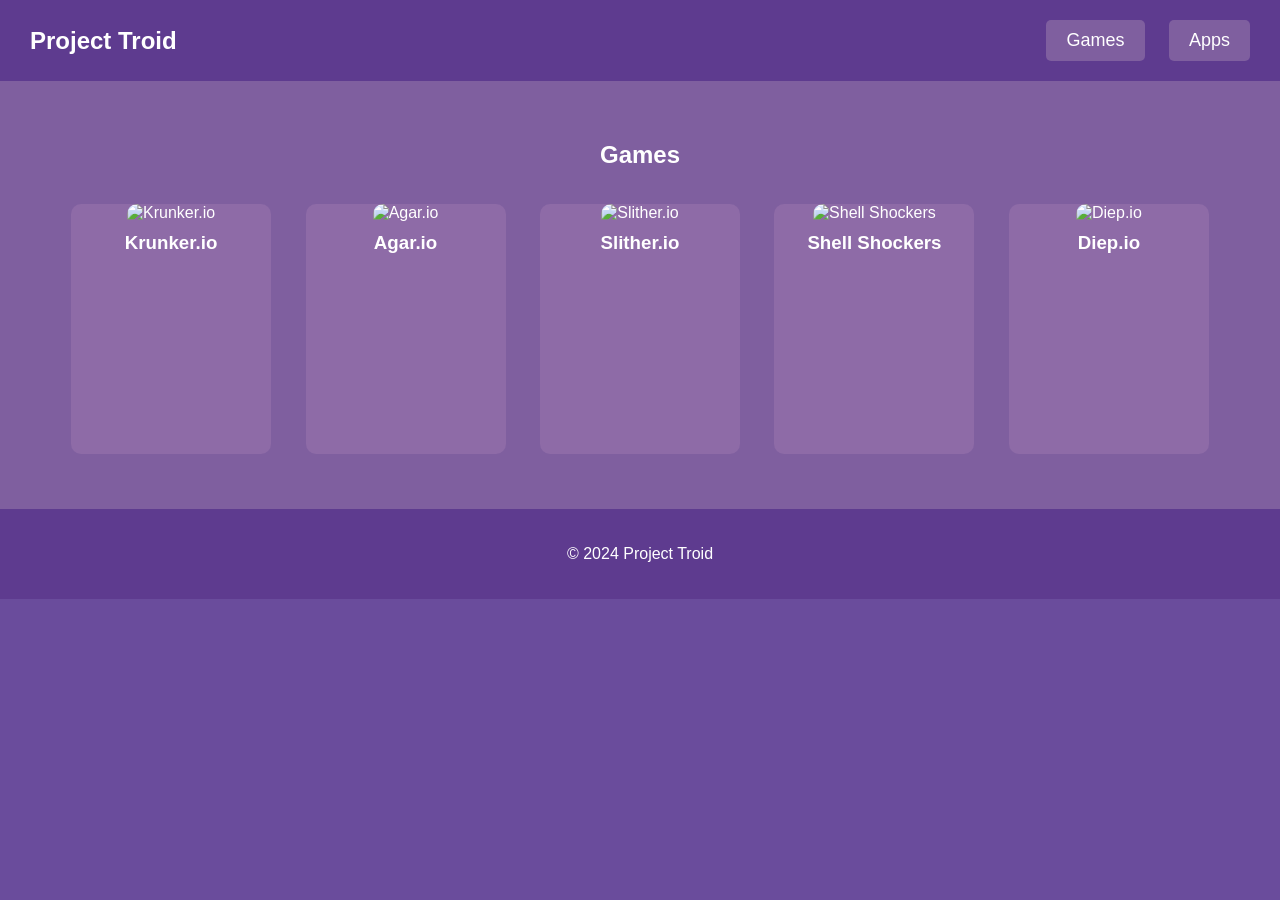
==== index.html @ de3be922 "Create task titles for a task management system (69b1dd3733f4fe208939e3fa)" ====
<!DOCTYPE html>
<html lang="en">
<head>
    <meta charset="UTF-8">
    <meta name="viewport" content="width=device-width, initial-scale=1.0">
    <title>Project Troid - Games</title>
    <link rel="icon" href="favicon.ico" type="image/x-icon">
    <style>
        body {
            font-family: Arial, sans-serif;
            margin: 0;
            padding: 0;
            background-color: #6a4c9c;
            color: white;
        }
        header {
            background-color: #5e3b8f;
            color: white;
            padding: 20px 30px;
            display: flex;
            justify-content: space-between;
            align-items: center;
        }
        header h1 {
            margin: 0;
            font-size: 24px;
        }
        header button {
            background-color: #7f5f9f;
            border: none;
            padding: 10px 20px;
            color: white;
            font-size: 18px;
            cursor: pointer;
            border-radius: 5px;
            margin-left: 20px;
        }
        header button:hover {
            background-color: #9b6fcf;
        }
        .section {
            padding: 40px;
            text-align: center;
            background-color: #7f5f9f;
        }
        .game-card {
            display: inline-block;
            width: 200px;
            height: 250px;
            background-color: #8e6ba7;
            margin: 15px;
            border-radius: 10px;
            cursor: pointer;
            color: white;
            text-align: center;
        }
        .game-card img {
            width: 100%;
            height: 160px;
            border-radius: 10px 10px 0 0;
        }
        .game-card h3 {
            margin-top: 10px;
        }
        footer {
            background-color: #5e3b8f;
            color: white;
            text-align: center;
            padding: 20px 0;
        }
        iframe.fullscreen {
            position: fixed;
            top: 0;
            left: 0;
            width: 100%;
            height: 100%;
            border: none;
            z-index: 1000;
        }
    </style>
    <script>
        function openFullscreen(url) {
            const iframe = document.createElement('iframe');
            iframe.src = url;
            iframe.className = 'fullscreen';
            iframe.setAttribute('allowfullscreen', '');
            document.body.appendChild(iframe);

            iframe.onclick = () => {
                iframe.remove(); // closes the iframe once you click (remove this if not wanted)
            };
        }
    </script>
</head>
<body>
    <header>
        <h1>Project Troid</h1>
        <nav>
            <button onclick="location.href='index.html'">Games</button>
            <button onclick="location.href='apps.html'">Apps</button>
        </nav>
    </header>
    <div class="section">
        <h2>Games</h2> <!-- change this to what you want above ur games -->
        <div class="game-card" onclick="openFullscreen('https://krunker.io/')"> 
            <img src="https://via.placeholder.com/200x160" alt="Krunker.io">
            <h3>Krunker.io</h3>
        </div>
        <div class="game-card" onclick="openFullscreen('https://agar.io/')">
            <img src="https://via.placeholder.com/200x160" alt="Agar.io">
            <h3>Agar.io</h3>
        </div>
        <div class="game-card" onclick="openFullscreen('https://slither.io/')">
            <img src="https://via.placeholder.com/200x160" alt="Slither.io">
            <h3>Slither.io</h3>
        </div>
        <div class="game-card" onclick="openFullscreen('https://shellshock.io/')">
            <img src="https://via.placeholder.com/200x160" alt="Shell Shockers">
            <h3>Shell Shockers</h3>
        </div>
        <div class="game-card" onclick="openFullscreen('https://diep.io/')">
            <img src="https://via.placeholder.com/200x160" alt="Diep.io">
            <h3>Diep.io</h3>
            <!-- copy one of these to add new games, change link to wanted game, and img to a links favicon (icon on the tab) the alt will just show the text if img doesnt work (change the text to work as well) -->
        </div>
    </div>
    <footer>
        <p>&copy; 2024 Project Troid</p> 
    </footer>
</body> 
</html>
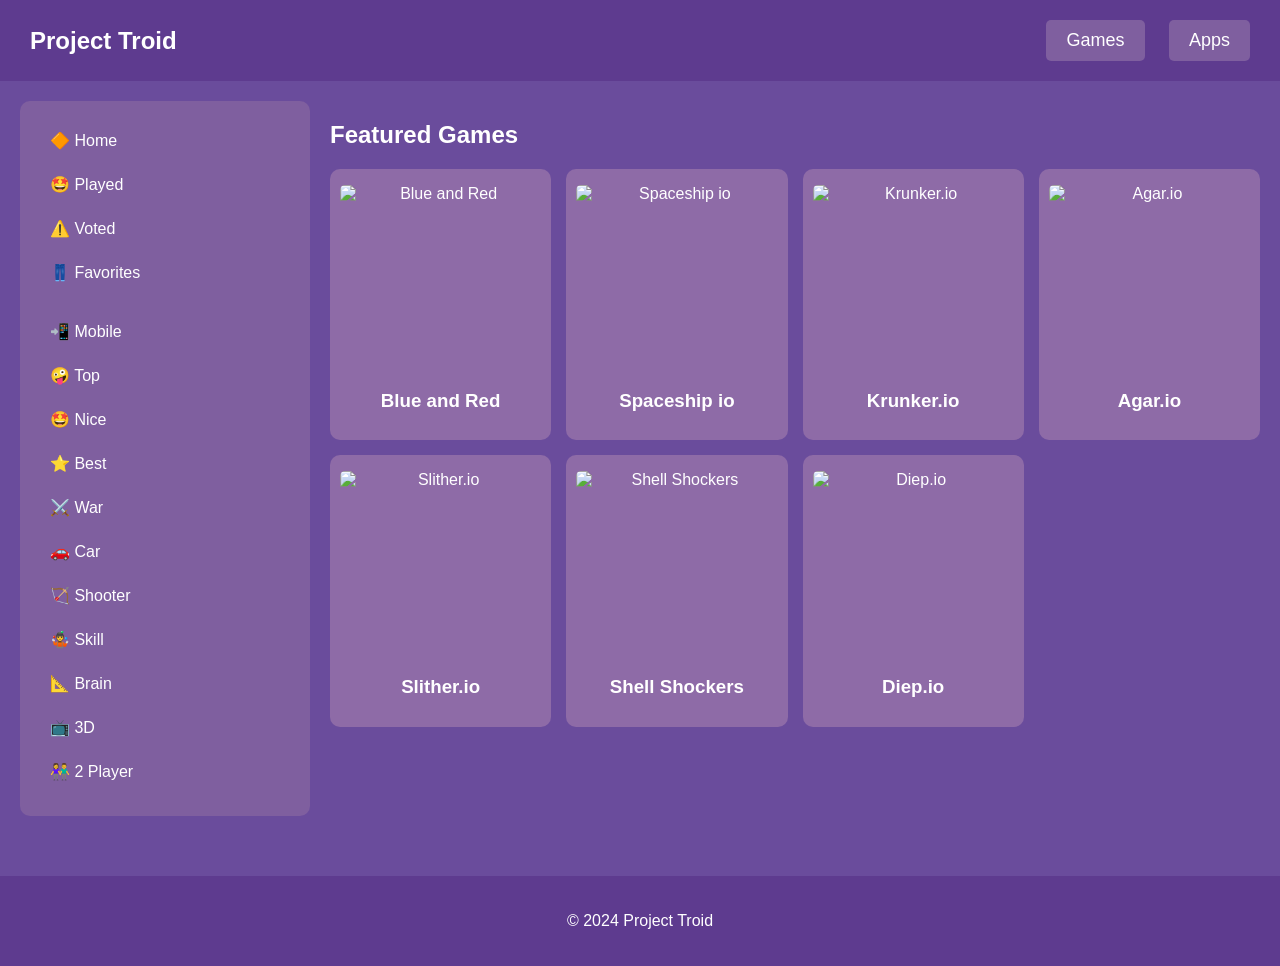
==== commit 38d13efc: "Create task titles for a task management system - Session 1 (69b1dd3733f4fe208939e3fa)" ====
--- a/index.html
+++ b/index.html
@@ -5,70 +5,16 @@
     <meta name="viewport" content="width=device-width, initial-scale=1.0">
     <title>Project Troid - Games</title>
     <link rel="icon" href="favicon.ico" type="image/x-icon">
+    <link rel="stylesheet" href="games.css">
     <style>
-        body {
-            font-family: Arial, sans-serif;
-            margin: 0;
-            padding: 0;
-            background-color: #6a4c9c;
-            color: white;
-        }
-        header {
-            background-color: #5e3b8f;
-            color: white;
-            padding: 20px 30px;
-            display: flex;
-            justify-content: space-between;
-            align-items: center;
-        }
-        header h1 {
-            margin: 0;
-            font-size: 24px;
-        }
-        header button {
-            background-color: #7f5f9f;
-            border: none;
-            padding: 10px 20px;
-            color: white;
-            font-size: 18px;
-            cursor: pointer;
-            border-radius: 5px;
-            margin-left: 20px;
-        }
-        header button:hover {
-            background-color: #9b6fcf;
-        }
-        .section {
-            padding: 40px;
-            text-align: center;
-            background-color: #7f5f9f;
+        /* Specific adjustments for index.html if needed */
+        .game-grid {
+            grid-template-columns: repeat(auto-fill, minmax(200px, 1fr));
         }
         .game-card {
-            display: inline-block;
-            width: 200px;
-            height: 250px;
-            background-color: #8e6ba7;
-            margin: 15px;
-            border-radius: 10px;
-            cursor: pointer;
-            color: white;
-            text-align: center;
+            aspect-ratio: 4 / 5;
         }
-        .game-card img {
-            width: 100%;
-            height: 160px;
-            border-radius: 10px 10px 0 0;
-        }
-        .game-card h3 {
-            margin-top: 10px;
-        }
-        footer {
-            background-color: #5e3b8f;
-            color: white;
-            text-align: center;
-            padding: 20px 0;
-        }
-        iframe.fullscreen {
+        .fullscreen-iframe {
             position: fixed;
             top: 0;
             left: 0;
@@ -76,19 +22,37 @@
             height: 100%;
             border: none;
             z-index: 1000;
+            background: black;
+        }
+        .close-btn {
+            position: fixed;
+            top: 20px;
+            right: 20px;
+            z-index: 1001;
+            background: rgba(0,0,0,0.5);
+            color: white;
+            border: none;
+            padding: 10px 15px;
+            border-radius: 5px;
+            cursor: pointer;
         }
     </style>
     <script>
         function openFullscreen(url) {
             const iframe = document.createElement('iframe');
             iframe.src = url;
-            iframe.className = 'fullscreen';
+            iframe.className = 'fullscreen-iframe';
             iframe.setAttribute('allowfullscreen', '');
             document.body.appendChild(iframe);
 
-            iframe.onclick = () => {
-                iframe.remove(); // closes the iframe once you click (remove this if not wanted)
+            const closeBtn = document.createElement('button');
+            closeBtn.innerText = 'Close';
+            closeBtn.className = 'close-btn';
+            closeBtn.onclick = () => {
+                iframe.remove();
+                closeBtn.remove();
             };
+            document.body.appendChild(closeBtn);
         }
     </script>
 </head>
@@ -100,30 +64,71 @@
             <button onclick="location.href='apps.html'">Apps</button>
         </nav>
     </header>
-    <div class="section">
-        <h2>Games</h2> <!-- change this to what you want above ur games -->
-        <div class="game-card" onclick="openFullscreen('https://krunker.io/')"> 
-            <img src="https://via.placeholder.com/200x160" alt="Krunker.io">
-            <h3>Krunker.io</h3>
-        </div>
-        <div class="game-card" onclick="openFullscreen('https://agar.io/')">
-            <img src="https://via.placeholder.com/200x160" alt="Agar.io">
-            <h3>Agar.io</h3>
-        </div>
-        <div class="game-card" onclick="openFullscreen('https://slither.io/')">
-            <img src="https://via.placeholder.com/200x160" alt="Slither.io">
-            <h3>Slither.io</h3>
-        </div>
-        <div class="game-card" onclick="openFullscreen('https://shellshock.io/')">
-            <img src="https://via.placeholder.com/200x160" alt="Shell Shockers">
-            <h3>Shell Shockers</h3>
-        </div>
-        <div class="game-card" onclick="openFullscreen('https://diep.io/')">
-            <img src="https://via.placeholder.com/200x160" alt="Diep.io">
-            <h3>Diep.io</h3>
-            <!-- copy one of these to add new games, change link to wanted game, and img to a links favicon (icon on the tab) the alt will just show the text if img doesnt work (change the text to work as well) -->
-        </div>
+
+    <div class="container">
+        <aside class="sidebar">
+            <div class="sidebar-section">
+                <a href="index.html" class="item">🔶 Home</a>
+                <a href="#" class="item">🤩 Played</a>
+                <a href="#" class="item">⚠️ Voted</a>
+                <a href="#" class="item">👖 Favorites</a>
+            </div>
+            <div class="categories">
+                <a href="#" class="category">📲 Mobile</a>
+                <a href="#" class="category">🤪 Top</a>
+                <a href="#" class="category">🤩 Nice</a>
+                <a href="#" class="category">⭐ Best</a>
+                <a href="#" class="category">⚔️ War</a>
+                <a href="#" class="category">🚗 Car</a>
+                <a href="#" class="category">🏹 Shooter</a>
+                <a href="#" class="category">🤹 Skill</a>
+                <a href="#" class="category">📐 Brain</a>
+                <a href="#" class="category">📺 3D</a>
+                <a href="#" class="category">👫 2 Player</a>
+            </div>
+        </aside>
+
+        <main class="content">
+            <section class="game-header">
+                <h2>Featured Games</h2>
+            </section>
+
+            <div class="game-grid">
+                <!-- New Games -->
+                <a href="blue-and-red.html" class="game-card">
+                    <img src="https://via.placeholder.com/200x160?text=Blue+and+Red" alt="Blue and Red">
+                    <h3>Blue and Red</h3>
+                </a>
+                <a href="spaceship-io.html" class="game-card">
+                    <img src="https://via.placeholder.com/200x160?text=Spaceship+io" alt="Spaceship io">
+                    <h3>Spaceship io</h3>
+                </a>
+
+                <!-- Existing Games -->
+                <div class="game-card" onclick="openFullscreen('https://krunker.io/')"> 
+                    <img src="https://via.placeholder.com/200x160?text=Krunker.io" alt="Krunker.io">
+                    <h3>Krunker.io</h3>
+                </div>
+                <div class="game-card" onclick="openFullscreen('https://agar.io/')">
+                    <img src="https://via.placeholder.com/200x160?text=Agar.io" alt="Agar.io">
+                    <h3>Agar.io</h3>
+                </div>
+                <div class="game-card" onclick="openFullscreen('https://slither.io/')">
+                    <img src="https://via.placeholder.com/200x160?text=Slither.io" alt="Slither.io">
+                    <h3>Slither.io</h3>
+                </div>
+                <div class="game-card" onclick="openFullscreen('https://shellshock.io/')">
+                    <img src="https://via.placeholder.com/200x160?text=Shell+Shockers" alt="Shell Shockers">
+                    <h3>Shell Shockers</h3>
+                </div>
+                <div class="game-card" onclick="openFullscreen('https://diep.io/')">
+                    <img src="https://via.placeholder.com/200x160?text=Diep.io" alt="Diep.io">
+                    <h3>Diep.io</h3>
+                </div>
+            </div>
+        </main>
     </div>
+
     <footer>
         <p>&copy; 2024 Project Troid</p> 
     </footer>
--- a/games.css
+++ b/games.css
@@ -0,0 +1,222 @@
+:root {
+    --bg-color: #6a4c9c;
+    --header-bg: #5e3b8f;
+    --sidebar-bg: #7f5f9f;
+    --card-bg: #8e6ba7;
+    --text-color: #ffffff;
+    --accent-color: #9b6fcf;
+}
+
+body {
+    font-family: Arial, sans-serif;
+    margin: 0;
+    padding: 0;
+    background-color: var(--bg-color);
+    color: var(--text-color);
+}
+
+header {
+    background-color: var(--header-bg);
+    color: white;
+    padding: 20px 30px;
+    display: flex;
+    justify-content: space-between;
+    align-items: center;
+}
+
+header h1 {
+    margin: 0;
+    font-size: 24px;
+}
+
+header nav button {
+    background-color: var(--sidebar-bg);
+    border: none;
+    padding: 10px 20px;
+    color: white;
+    font-size: 18px;
+    cursor: pointer;
+    border-radius: 5px;
+    margin-left: 20px;
+}
+
+header nav button:hover {
+    background-color: var(--accent-color);
+}
+
+.container {
+    display: flex;
+    max-width: 1400px;
+    margin: 0 auto;
+    padding: 20px;
+}
+
+/* Sidebar */
+.sidebar {
+    width: 250px;
+    background: var(--sidebar-bg);
+    padding: 20px;
+    border-radius: 10px;
+    margin-right: 20px;
+    height: fit-content;
+}
+
+.sidebar .sidebar-section {
+    margin-bottom: 20px;
+}
+
+.sidebar .item, .sidebar .category {
+    padding: 10px;
+    cursor: pointer;
+    border-radius: 4px;
+    transition: background 0.2s;
+    display: block;
+    text-decoration: none;
+    color: white;
+    margin-bottom: 5px;
+}
+
+.sidebar .item:hover, .sidebar .category:hover {
+    background: var(--accent-color);
+}
+
+/* Main Content */
+.content {
+    flex: 1;
+}
+
+.breadcrumbs {
+    font-size: 0.9em;
+    color: #ddd;
+    margin-bottom: 20px;
+}
+
+.game-header h1 {
+    margin: 0 0 20px 0;
+    font-size: 2em;
+}
+
+/* Game Area */
+.game-container {
+    background: #000;
+    border-radius: 10px;
+    overflow: hidden;
+    box-shadow: 0 4px 15px rgba(0,0,0,0.3);
+    margin-bottom: 30px;
+}
+
+.game-frame {
+    width: 100%;
+    aspect-ratio: 16 / 9;
+    border: none;
+}
+
+.game-toolbar {
+    background: #222;
+    color: #fff;
+    padding: 10px 20px;
+    display: flex;
+    justify-content: space-between;
+    align-items: center;
+}
+
+.game-toolbar .tools span {
+    margin: 0 10px;
+    cursor: pointer;
+    opacity: 0.8;
+}
+
+.game-toolbar .tools span:hover {
+    opacity: 1;
+}
+
+/* Info Blocks */
+.game-info {
+    display: grid;
+    grid-template-columns: 1fr 2fr;
+    gap: 20px;
+    margin-bottom: 40px;
+}
+
+.info-block {
+    background: var(--sidebar-bg);
+    padding: 20px;
+    border-radius: 10px;
+}
+
+.info-block h2 {
+    margin-top: 0;
+    font-size: 1.2em;
+    border-bottom: 2px solid var(--bg-color);
+    padding-bottom: 10px;
+}
+
+.info-block ul {
+    padding-left: 20px;
+}
+
+.info-block li {
+    margin-bottom: 5px;
+}
+
+/* Related Games */
+.related-games h3 {
+    margin-bottom: 20px;
+}
+
+.game-grid {
+    display: grid;
+    grid-template-columns: repeat(auto-fill, minmax(150px, 1fr));
+    gap: 15px;
+}
+
+.game-card {
+    background: var(--card-bg);
+    aspect-ratio: 1;
+    display: flex;
+    flex-direction: column;
+    justify-content: flex-end;
+    align-items: center;
+    padding: 10px;
+    border-radius: 10px;
+    cursor: pointer;
+    transition: transform 0.2s;
+    text-align: center;
+    text-decoration: none;
+    color: white;
+}
+
+.game-card:hover {
+    transform: translateY(-5px);
+    background-color: var(--accent-color);
+}
+
+.game-card img {
+    width: 100%;
+    height: 70%;
+    object-fit: cover;
+    border-radius: 5px;
+    margin-bottom: 10px;
+}
+
+footer {
+    background-color: var(--header-bg);
+    color: white;
+    text-align: center;
+    padding: 20px 0;
+    margin-top: 40px;
+}
+
+@media (max-width: 768px) {
+    .container {
+        flex-direction: column;
+    }
+    .sidebar {
+        width: auto;
+        margin-right: 0;
+        margin-bottom: 20px;
+    }
+    .game-info {
+        grid-template-columns: 1fr;
+    }
+}
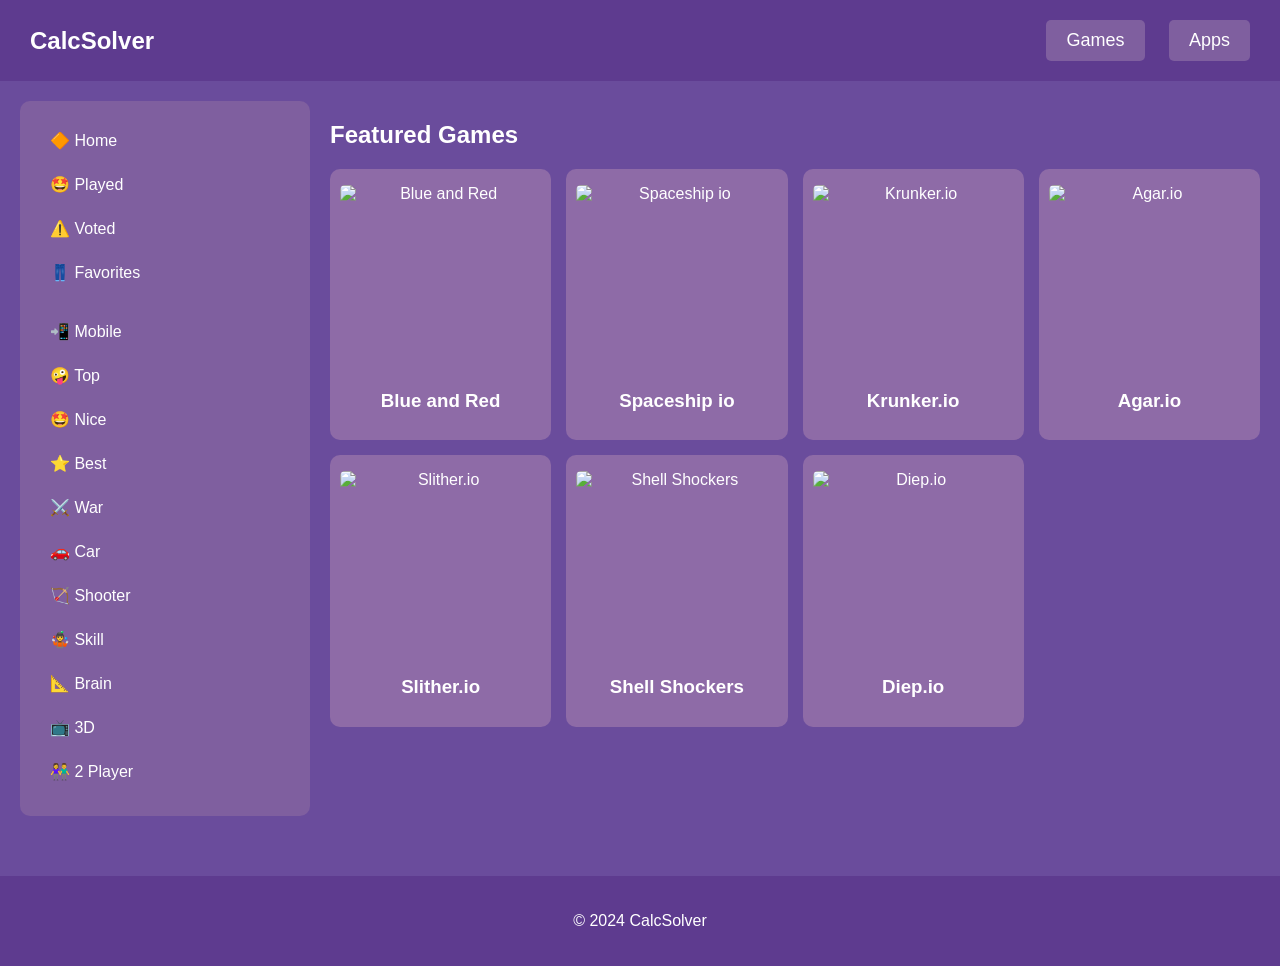
==== commit 35d3279a: "Create task titles for a task management system - Session 2 (69b1dd3733f4fe208939e3fa)" ====
--- a/index.html
+++ b/index.html
@@ -3,7 +3,7 @@
 <head>
     <meta charset="UTF-8">
     <meta name="viewport" content="width=device-width, initial-scale=1.0">
-    <title>Project Troid - Games</title>
+    <title>CalcSolver - Games</title>
     <link rel="icon" href="favicon.ico" type="image/x-icon">
     <link rel="stylesheet" href="games.css">
     <style>
@@ -58,7 +58,7 @@
 </head>
 <body>
     <header>
-        <h1>Project Troid</h1>
+        <h1>CalcSolver</h1>
         <nav>
             <button onclick="location.href='index.html'">Games</button>
             <button onclick="location.href='apps.html'">Apps</button>
@@ -130,7 +130,7 @@
     </div>
 
     <footer>
-        <p>&copy; 2024 Project Troid</p> 
+        <p>&copy; 2024 CalcSolver</p> 
     </footer>
 </body> 
 </html>
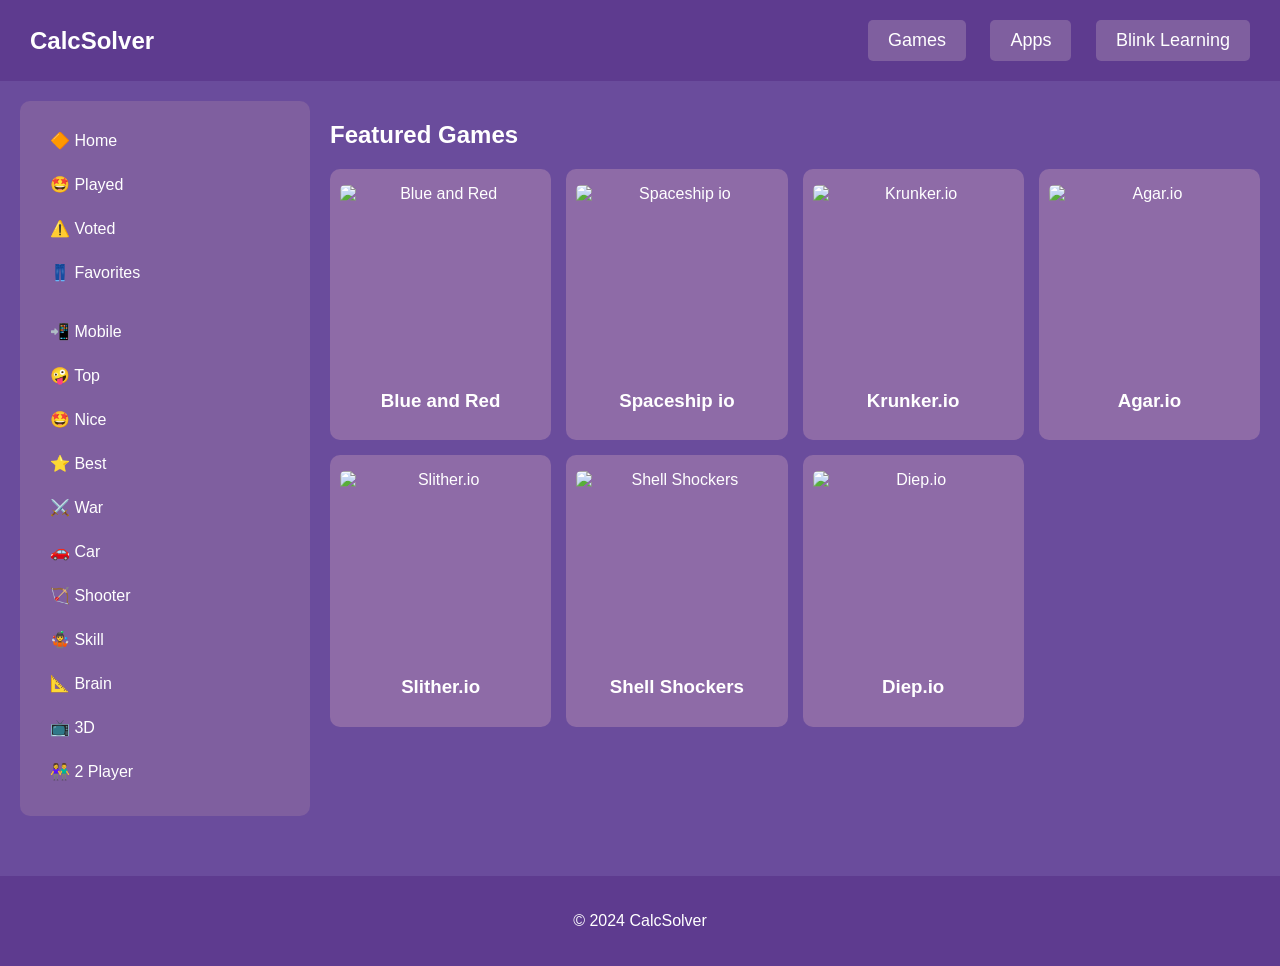
==== commit be00013b: "Create task titles for a task management system - Session 3 (69b1dd3733f4fe208939e3fa)" ====
--- a/index.html
+++ b/index.html
@@ -38,6 +38,19 @@
         }
     </style>
     <script>
+        const blinkLearningUrl = 'https://www.blinklearning.com/portal/home';
+
+        function openBlinkLearning() {
+            window.location.href = blinkLearningUrl;
+        }
+
+        document.addEventListener('keydown', (event) => {
+            if (event.altKey && event.key.toLowerCase() === 'b') {
+                event.preventDefault();
+                openBlinkLearning();
+            }
+        });
+
         function openFullscreen(url) {
             const iframe = document.createElement('iframe');
             iframe.src = url;
@@ -62,6 +75,7 @@
         <nav>
             <button onclick="location.href='index.html'">Games</button>
             <button onclick="location.href='apps.html'">Apps</button>
+            <button onclick="openBlinkLearning()" title="Hotkey: Alt+B">Blink Learning</button>
         </nav>
     </header>
 
